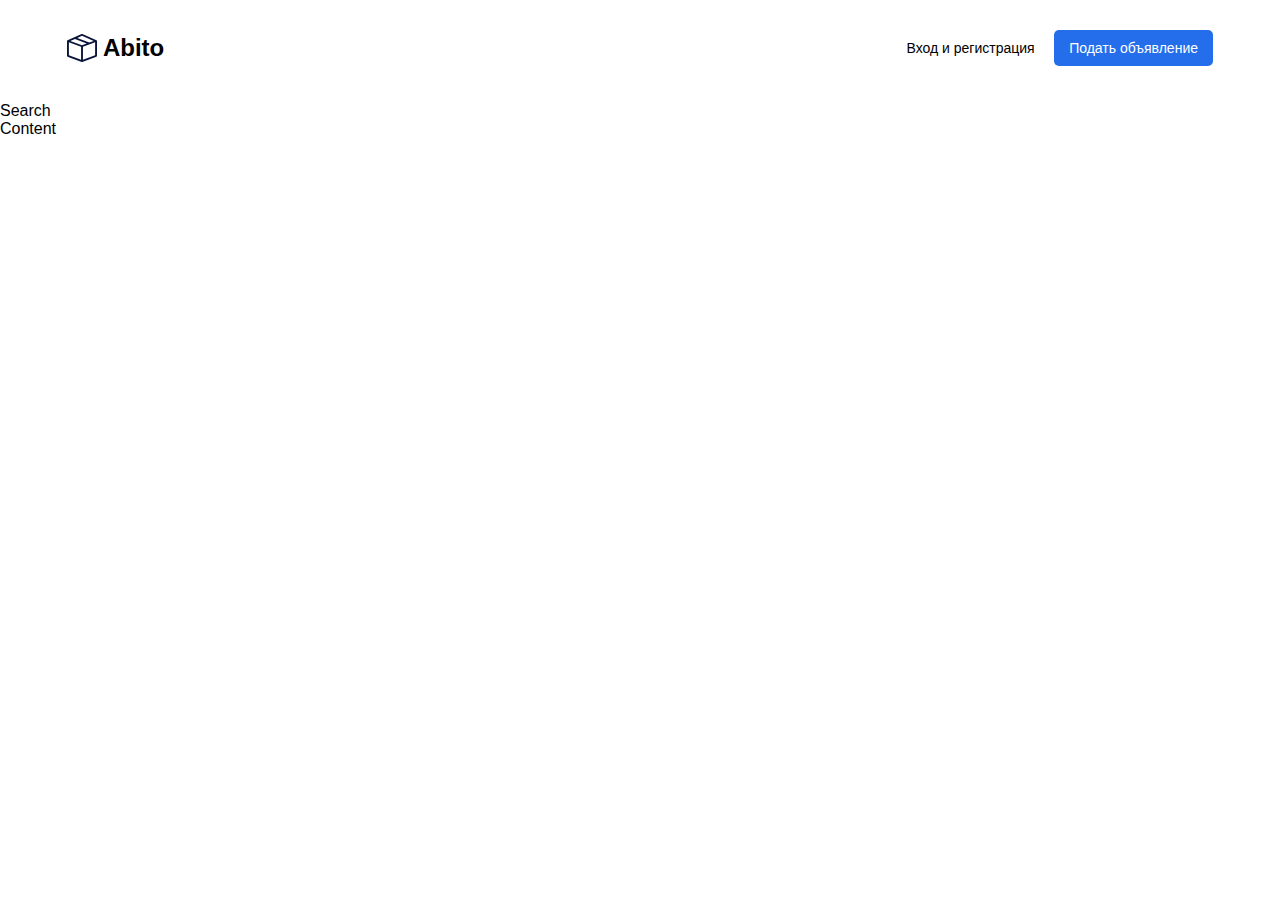
==== index.html @ 5b4c0dd6 "Lesson 1" ====
<!DOCTYPE html>
<html lang="en">
<head>
    <meta charset="UTF-8">
    <meta name="viewport" content="width=device-width, initial-scale=1.0">
    <link rel="stylesheet" href="./style.css">
    <title>Abito</title>
</head>
<body>
    <header class="header">
        <div class="container">
            <div class="header-box">
                <div class="header-logo">
                    <img src="./image/logo.svg" alt="Logo">
                    <span>Abito</span>
                </div>
                <div class="header-controls">
                    <button class="btn btn-outline">Вход и регистрация</button>
                    <button class="btn btn-primary">Подать объявление</button>
                </div>

                <div class="header-burger">
                    <img src="./image/burger.svg" alt="menu">
                </div>
            </div>
        </div>
    </header>
    <div>Search</div>
    <main>Content</main>
</body>
</html>
---- style.css ----
* {
    box-sizing: border-box;
}

body {
    margin: 0;
    font-family: sans-serif;
}

.container {
    max-width: 1170px;
    padding: 0 12px;
    margin: 0 auto;
}

.btn {
    line-height: 16px;
    font-size: 14px;
    font-weight: 400;
    padding: 10px 15px;
    border-radius: 5px;
    border: none;
    cursor: pointer;
}

.btn-outline {
    background-color: transparent;
}

.btn-primary {
    background-color: rgb(37, 110, 235);
    color: #fff;
}

.header {
    padding-top: 30px;
    padding-bottom: 36px;
}

.header-box {
    display:flex;
    justify-content: space-between;
    align-items: center;
}

.header-logo {
    display: flex;
    justify-content: flex-start;
    align-items: center;
}

.header-logo span {
    line-height: 28px;
    font-size: 24px;
    font-weight: 700;
    margin-left: 6px;
}

.header-burger {
    width: 30px;
    height: 19px;
    display: none;
}

@media (max-width: 1200px) {
    .container {
        max-width: 930px;
    }
}

@media (max-width: 991px) {
    .container {
        max-width: 730px;
    }
}

@media (max-width: 786px) {
    .container {
        max-width: 100%;
    }

    .header-controls {
        display: none;
    }

    .header-burger {
        display: block;
    }
}
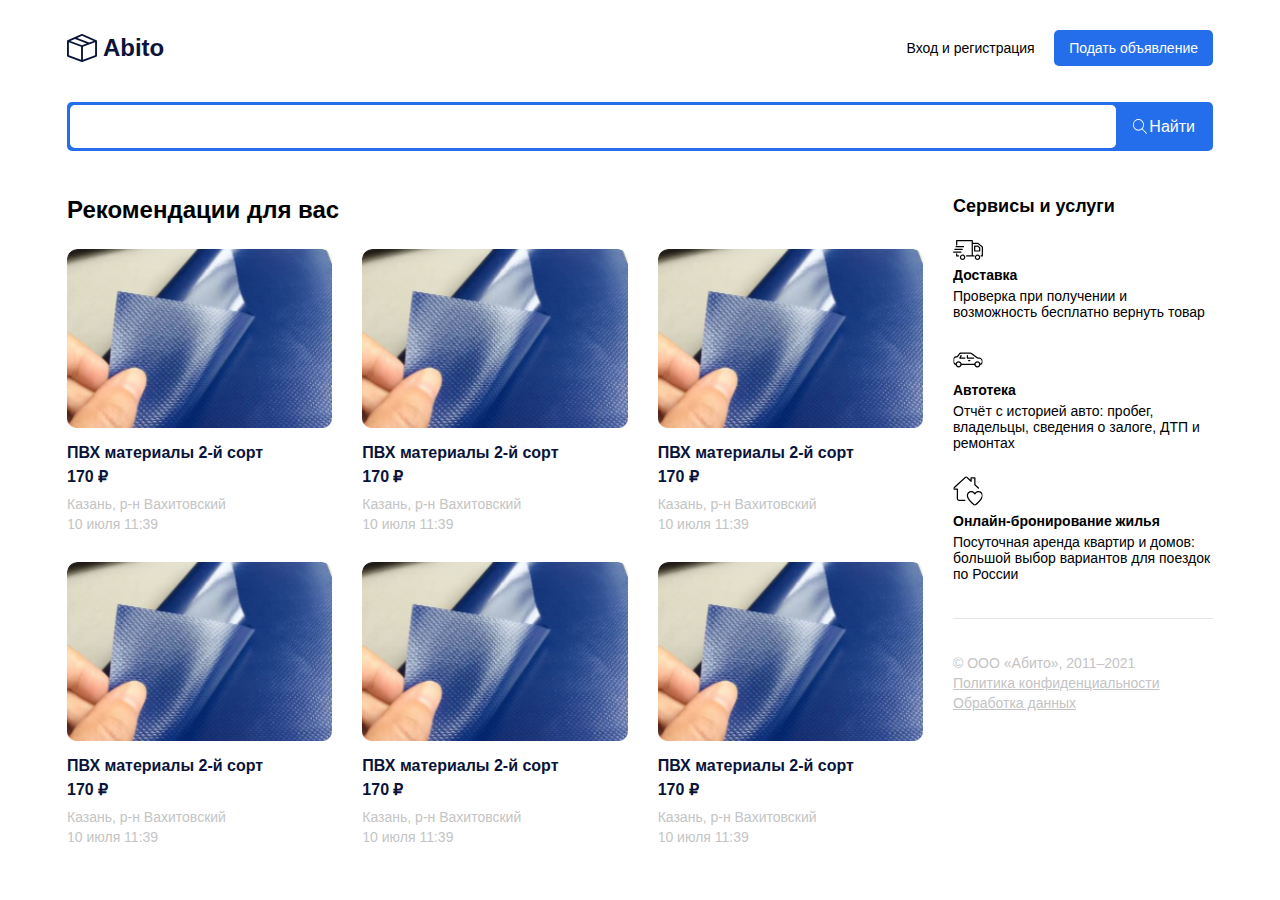
==== commit 81b2ed03: "Lesson 2" ====
--- a/index.html
+++ b/index.html
@@ -10,10 +10,10 @@
     <header class="header">
         <div class="container">
             <div class="header-box">
-                <div class="header-logo">
+                <a href="/" class="header-logo">
                     <img src="./image/logo.svg" alt="Logo">
                     <span>Abito</span>
-                </div>
+                </a>
                 <div class="header-controls">
                     <button class="btn btn-outline">Вход и регистрация</button>
                     <button class="btn btn-primary">Подать объявление</button>
@@ -25,7 +25,147 @@
             </div>
         </div>
     </header>
-    <div>Search</div>
-    <main>Content</main>
+    <main>
+        <section class="search">
+            <div class="container">
+                <div class="search-box">
+                    <input type="text">
+                    <button class="btn btn-primary search-btn">
+                        <img class="search-btn__text" src="./image/search.svg" alt="search">
+                        <span class="search-btn__text">Найти</span>
+                    </button>
+                </div>
+            </div>
+        </section>
+        <section class="content">
+            <div class="container">
+                <div class="content-box">
+                    <div class="content-main">
+                        <h2 class="content-main__title">Рекомендации для вас</h2>
+                        <div class="content-main__list">
+                            <a href="/product.html" class="content-main__list-item">
+                                <div class="content-main__list-item--img">
+                                    <img src="./image/card-image.png" alt="card-image">
+                                </div>
+                                <h5 class="content-main__list-item--title">
+                                    ПВХ материалы 2-й сорт
+                                </h5>
+                                <strong class="content-main__list-item--price">170 ₽</strong>
+                                <div class="content-main__list-item--desc-box">
+                                    <span class="content-main__list-item--desc">Казань, р-н Вахитовский</span>
+                                    <span class="content-main__list-item--desc">10 июля 11:39</span>
+                                </div>
+                            </a>
+                            <a href="/product.html" class="content-main__list-item">
+                                <div class="content-main__list-item--img">
+                                    <img src="./image/card-image.png" alt="card-image">
+                                </div>
+                                <h5 class="content-main__list-item--title">
+                                    ПВХ материалы 2-й сорт
+                                </h5>
+                                <strong class="content-main__list-item--price">170 ₽</strong>
+                                <div class="content-main__list-item--desc-box">
+                                    <span class="content-main__list-item--desc">Казань, р-н Вахитовский</span>
+                                    <span class="content-main__list-item--desc">10 июля 11:39</span>
+                                </div>
+                            </a>
+                            <a href="/product.html" class="content-main__list-item">
+                                <div class="content-main__list-item--img">
+                                    <img src="./image/card-image.png" alt="card-image">
+                                </div>
+                                <h5 class="content-main__list-item--title">
+                                    ПВХ материалы 2-й сорт
+                                </h5>
+                                <strong class="content-main__list-item--price">170 ₽</strong>
+                                <div class="content-main__list-item--desc-box">
+                                    <span class="content-main__list-item--desc">Казань, р-н Вахитовский</span>
+                                    <span class="content-main__list-item--desc">10 июля 11:39</span>
+                                </div>
+                            </a>
+                            <a href="/product.html" class="content-main__list-item">
+                                <div class="content-main__list-item--img">
+                                    <img src="./image/card-image.png" alt="card-image">
+                                </div>
+                                <h5 class="content-main__list-item--title">
+                                    ПВХ материалы 2-й сорт
+                                </h5>
+                                <strong class="content-main__list-item--price">170 ₽</strong>
+                                <div class="content-main__list-item--desc-box">
+                                    <span class="content-main__list-item--desc">Казань, р-н Вахитовский</span>
+                                    <span class="content-main__list-item--desc">10 июля 11:39</span>
+                                </div>
+                            </a>
+                            <a href="/product.html" class="content-main__list-item">
+                                <div class="content-main__list-item--img">
+                                    <img src="./image/card-image.png" alt="card-image">
+                                </div>
+                                <h5 class="content-main__list-item--title">
+                                    ПВХ материалы 2-й сорт
+                                </h5>
+                                <strong class="content-main__list-item--price">170 ₽</strong>
+                                <div class="content-main__list-item--desc-box">
+                                    <span class="content-main__list-item--desc">Казань, р-н Вахитовский</span>
+                                    <span class="content-main__list-item--desc">10 июля 11:39</span>
+                                </div>
+                            </a>
+                            <a href="/product.html" class="content-main__list-item">
+                                <div class="content-main__list-item--img">
+                                    <img src="./image/card-image.png" alt="card-image">
+                                </div>
+                                <h5 class="content-main__list-item--title">
+                                    ПВХ материалы 2-й сорт
+                                </h5>
+                                <strong class="content-main__list-item--price">170 ₽</strong>
+                                <div class="content-main__list-item--desc-box">
+                                    <span class="content-main__list-item--desc">Казань, р-н Вахитовский</span>
+                                    <span class="content-main__list-item--desc">10 июля 11:39</span>
+                                </div>
+                            </a>
+                        </div>
+                    </div>
+                    <div class="content-side">
+                        <h3 class="content-side__title">Сервисы и услуги</h3>
+                        <div class="content-side__box">
+                            <div class="content-side__list">
+                                <div class="content-side__list-item">
+                                    <img src="./image/side-info-1.svg" alt="side-info-1" class="content-side__list-item--img">
+                                    <h5 class="content-side__list-item--title">Доставка</h5>
+                                    <p class="content-side__list-item--text">
+                                        Проверка при получении и возможность бесплатно вернуть товар
+                                    </p>
+                                </div>
+                                <div class="content-side__list-item">
+                                    <img src="./image/side-info-2.svg" alt="side-info-2" class="content-side__list-item--img">
+                                    <h5 class="content-side__list-item--title">Автотека</h5>
+                                    <p class="content-side__list-item--text">
+                                        Отчёт с историей авто: пробег, владельцы, сведения о залоге, ДТП и ремонтах
+                                    </p>
+                                </div>
+                                <div class="content-side__list-item">
+                                    <img src="./image/side-info-3.svg" alt="side-info-3" class="content-side__list-item--img">
+                                    <h5 class="content-side__list-item--title">Онлайн-бронирование жилья</h5>
+                                    <p class="content-side__list-item--text">
+                                        Посуточная аренда квартир и домов: большой выбор вариантов для поездок по России
+                                    </p>
+                                </div>
+                            </div>
+
+                            <div class="content-side__footer">
+                                <p class="content-side__footer--item">
+                                    © ООО «Абито», 2011–2021
+                                </p>
+                                <a href="#" class="content-side__footer--item">
+                                    Политика конфиденциальности
+                                </a>
+                                <a href="#" class="content-side__footer--item">
+                                    Обработка данных
+                                </a>
+                            </div>
+                        </div>
+                    </div>
+                </div>
+            </div>
+        </section>
+    </main>
 </body>
 </html>--- a/style.css
+++ b/style.css
@@ -32,6 +32,11 @@
     color: #fff;
 }
 
+.btn-large {
+    padding: 20px 15px;
+    width: 70%;
+}
+
 .header {
     padding-top: 30px;
     padding-bottom: 36px;
@@ -47,6 +52,7 @@
     display: flex;
     justify-content: flex-start;
     align-items: center;
+    text-decoration: none;
 }
 
 .header-logo span {
@@ -54,6 +60,7 @@
     font-size: 24px;
     font-weight: 700;
     margin-left: 6px;
+    color: rgb(10, 20, 58);
 }
 
 .header-burger {
@@ -62,16 +69,251 @@
     display: none;
 }
 
+.search {
+    margin-bottom: 45px;
+}
+
+.search-box {
+    display: flex;
+    justify-content: flex-start;
+    width: 100%;
+    border-radius: 5px;
+    background-color: rgb(37, 110, 235);
+    padding: 3px;
+}
+
+.search-box input {
+    flex-grow: 1;
+    padding: 14px 22px;
+    border-radius: 5px;
+    outline: none;
+    border: none;
+    min-width: 0;
+}
+
+.search-btn {
+    display: flex;
+    align-items: center;
+}
+
+.search-btn .search-btn__icon {
+    width: 15px;
+    height: 15px;
+}
+
+.search-btn .search-btn__text {
+    margin-left: 2px;
+    font-size: 16px;
+    line-height: 19px;
+}
+
+.content {
+    padding-bottom: 50px;
+}
+
+.content-box {
+    display: flex;
+    justify-content: space-between;
+    align-items: flex-start;
+    gap: 30px;
+}
+
+.content-main {
+    flex-grow: 1;
+}
+
+.content-side {
+    width: 260px;
+    min-width: 260px;
+}
+
+.content-main__title {
+    font-size: 24px;
+    line-height: 28px;
+    margin-top: 0;
+    margin-bottom: 25px;
+}
+
+.content-main__list {
+    display: flex;
+    justify-content: space-between;
+    flex-wrap: wrap;
+    row-gap: 30px;
+}
+
+.content-main__list-item {
+    width: calc((100% - 60px)/3);
+    display: flex;
+    flex-direction: column;
+    align-items: flex-start;
+    border-radius: 10px;
+    overflow: hidden;
+    text-decoration: none;
+}
+
+.content-main__list-item--img {
+    width: 100%;
+    display: flex;
+}
+
+.content-main__list-item--img img {
+    width: 100%;
+}
+
+.content-main__list-item--title {
+    margin-top: 15px;
+    margin-bottom: 5px;
+    font-size: 16px;
+    line-height: 19px;
+    color: rgb(10, 20, 58);
+}
+
+.content-main__list-item:hover .content-main__list-item--title {
+    color: rgb(37, 110, 235);
+}
+
+.content-main__list-item--price {
+    font-size: 16px;
+    line-height: 19px;
+    margin-bottom: 10px;
+    color: rgb(10, 20, 58);
+}
+
+.content-main__list-item--desc-box {
+    display: flex;
+    flex-direction: column;
+    row-gap: 4px;
+}
+
+.content-main__list-item--desc {
+    font-size: 14px;
+    line-height: 16px;
+    color: rgb(196, 196, 196);
+}
+
+.content-side__title {
+    font-size: 18px;
+    line-height: 21px;
+    margin-top: 0;
+    margin-bottom: 23px;
+}
+
+.content-side__list {
+    display: flex;
+    flex-direction: column;
+    justify-content: space-between;
+    height: 100%;
+    gap: 25px;
+    border-bottom: 1px solid rgb(229, 229, 229);
+    padding-bottom: 36px;
+    margin-bottom: 36px;
+}
+
+.content-side__list-item {
+    display: flex;
+    flex-direction: column;
+    align-items: flex-start;
+}
+
+.content-side__list-item--title {
+    margin-top: 7px;
+    margin-bottom: 5px;
+    font-size: 14px;
+    line-height: 16px;
+}
+
+.content-side__list-item--text {
+    font-size: 14px;
+    line-height: 16px;
+    margin: 0;
+}
+
+.content-side__footer {
+    display: flex;
+    flex-direction: column;
+    gap: 4px;
+    color: rgb(196, 196, 196);
+}
+
+.content-side__footer--item {
+    color: inherit;
+    margin: 0;
+    font-size: 14px;
+    line-height: 16px;
+}
+
+.content-product {
+    display: flex;
+    flex-grow: 1;
+    gap: 30px;
+}
+
+.content-product__left {
+    flex-basis: 50%;
+}
+
+.content-product__right {
+    flex-basis: 50%;
+}
+
+.content-product__title, .content-product__price {
+    font-size: 24px;
+    line-height: 28px;
+    margin-top: 0;
+    margin-bottom: 25px;
+}
+
+.content-product__img {
+    width: 100%;
+}
+
+.content-product__text {
+    font-size: 14px;
+    line-height: 20px;
+}
+
 @media (max-width: 1200px) {
     .container {
         max-width: 930px;
     }
+
+    .content-main__list-item {
+        width: calc((100% - 30px)/2);
+    }
 }
 
 @media (max-width: 991px) {
     .container {
         max-width: 730px;
     }
+
+    .content-box {
+        flex-direction: column;
+    }
+
+    .content-main {
+        width: 100%;
+    }
+
+    .content-side {
+        width: 100%;
+        min-width: 0;
+    }
+
+    .content-product {
+        flex-direction: column;
+        width: 100%;
+    }
+
+    .content-product__left {
+        flex-basis: 100%;
+        width: 100%;
+    }
+
+    .content-product__right {
+        flex-basis: 100%;
+        width: 100%;
+    }
 }
 
 @media (max-width: 786px) {
@@ -86,4 +328,18 @@
     .header-burger {
         display: block;
     }
+
+    .search-btn .search-btn__text {
+        display: none;
+    }
+}
+
+@media (max-width: 568px) {
+    .content-main__list-item {
+        width: 100%;
+    }
+
+    .btn-large {
+        width: 100%;
+    }
 }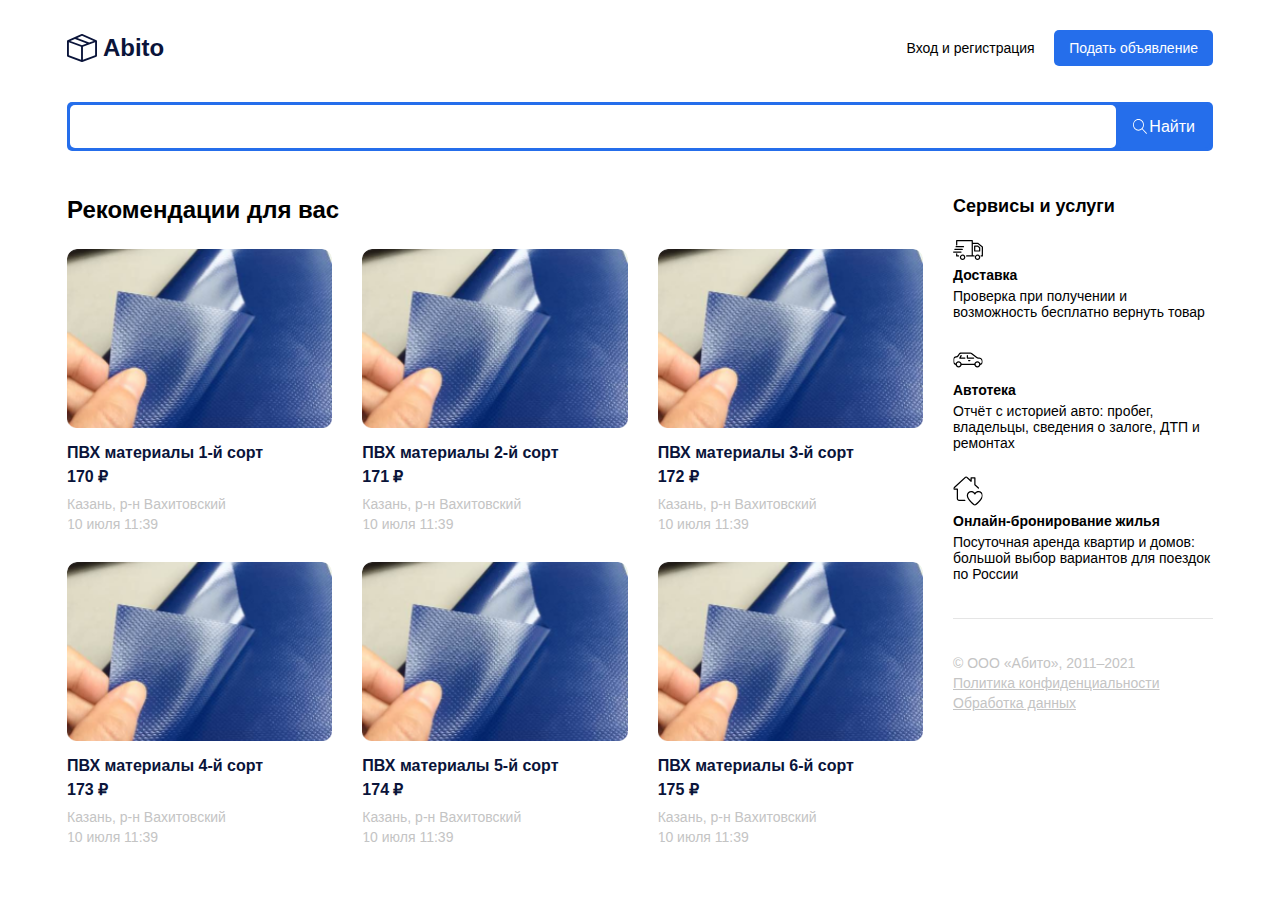
==== commit 40fbd716: "Lesson 3" ====
--- a/index.html
+++ b/index.html
@@ -4,6 +4,7 @@
     <meta charset="UTF-8">
     <meta name="viewport" content="width=device-width, initial-scale=1.0">
     <link rel="stylesheet" href="./style.css">
+    <script src="./script.js" defer></script>
     <title>Abito</title>
 </head>
 <body>
@@ -43,84 +44,84 @@
                     <div class="content-main">
                         <h2 class="content-main__title">Рекомендации для вас</h2>
                         <div class="content-main__list">
-                            <a href="/product.html" class="content-main__list-item">
-                                <div class="content-main__list-item--img">
-                                    <img src="./image/card-image.png" alt="card-image">
-                                </div>
-                                <h5 class="content-main__list-item--title">
-                                    ПВХ материалы 2-й сорт
-                                </h5>
-                                <strong class="content-main__list-item--price">170 ₽</strong>
-                                <div class="content-main__list-item--desc-box">
-                                    <span class="content-main__list-item--desc">Казань, р-н Вахитовский</span>
-                                    <span class="content-main__list-item--desc">10 июля 11:39</span>
-                                </div>
-                            </a>
-                            <a href="/product.html" class="content-main__list-item">
-                                <div class="content-main__list-item--img">
-                                    <img src="./image/card-image.png" alt="card-image">
-                                </div>
-                                <h5 class="content-main__list-item--title">
-                                    ПВХ материалы 2-й сорт
-                                </h5>
-                                <strong class="content-main__list-item--price">170 ₽</strong>
-                                <div class="content-main__list-item--desc-box">
-                                    <span class="content-main__list-item--desc">Казань, р-н Вахитовский</span>
-                                    <span class="content-main__list-item--desc">10 июля 11:39</span>
-                                </div>
-                            </a>
-                            <a href="/product.html" class="content-main__list-item">
-                                <div class="content-main__list-item--img">
-                                    <img src="./image/card-image.png" alt="card-image">
-                                </div>
-                                <h5 class="content-main__list-item--title">
-                                    ПВХ материалы 2-й сорт
-                                </h5>
-                                <strong class="content-main__list-item--price">170 ₽</strong>
-                                <div class="content-main__list-item--desc-box">
-                                    <span class="content-main__list-item--desc">Казань, р-н Вахитовский</span>
-                                    <span class="content-main__list-item--desc">10 июля 11:39</span>
-                                </div>
-                            </a>
-                            <a href="/product.html" class="content-main__list-item">
-                                <div class="content-main__list-item--img">
-                                    <img src="./image/card-image.png" alt="card-image">
-                                </div>
-                                <h5 class="content-main__list-item--title">
-                                    ПВХ материалы 2-й сорт
-                                </h5>
-                                <strong class="content-main__list-item--price">170 ₽</strong>
-                                <div class="content-main__list-item--desc-box">
-                                    <span class="content-main__list-item--desc">Казань, р-н Вахитовский</span>
-                                    <span class="content-main__list-item--desc">10 июля 11:39</span>
-                                </div>
-                            </a>
-                            <a href="/product.html" class="content-main__list-item">
-                                <div class="content-main__list-item--img">
-                                    <img src="./image/card-image.png" alt="card-image">
-                                </div>
-                                <h5 class="content-main__list-item--title">
-                                    ПВХ материалы 2-й сорт
-                                </h5>
-                                <strong class="content-main__list-item--price">170 ₽</strong>
-                                <div class="content-main__list-item--desc-box">
-                                    <span class="content-main__list-item--desc">Казань, р-н Вахитовский</span>
-                                    <span class="content-main__list-item--desc">10 июля 11:39</span>
-                                </div>
-                            </a>
-                            <a href="/product.html" class="content-main__list-item">
-                                <div class="content-main__list-item--img">
-                                    <img src="./image/card-image.png" alt="card-image">
-                                </div>
-                                <h5 class="content-main__list-item--title">
-                                    ПВХ материалы 2-й сорт
-                                </h5>
-                                <strong class="content-main__list-item--price">170 ₽</strong>
-                                <div class="content-main__list-item--desc-box">
-                                    <span class="content-main__list-item--desc">Казань, р-н Вахитовский</span>
-                                    <span class="content-main__list-item--desc">10 июля 11:39</span>
-                                </div>
-                            </a>
+<!--                            <a href="/product.html" class="content-main__list-item">-->
+<!--                                <div class="content-main__list-item&#45;&#45;img">-->
+<!--                                    <img src="./image/card-image.png" alt="card-image">-->
+<!--                                </div>-->
+<!--                                <h5 class="content-main__list-item&#45;&#45;title">-->
+<!--                                    ПВХ материалы 2-й сорт-->
+<!--                                </h5>-->
+<!--                                <strong class="content-main__list-item&#45;&#45;price">170 ₽</strong>-->
+<!--                                <div class="content-main__list-item&#45;&#45;desc-box">-->
+<!--                                    <span class="content-main__list-item&#45;&#45;desc">Казань, р-н Вахитовский</span>-->
+<!--                                    <span class="content-main__list-item&#45;&#45;desc">10 июля 11:39</span>-->
+<!--                                </div>-->
+<!--                            </a>-->
+<!--                            <a href="/product.html" class="content-main__list-item">-->
+<!--                                <div class="content-main__list-item&#45;&#45;img">-->
+<!--                                    <img src="./image/card-image.png" alt="card-image">-->
+<!--                                </div>-->
+<!--                                <h5 class="content-main__list-item&#45;&#45;title">-->
+<!--                                    ПВХ материалы 2-й сорт-->
+<!--                                </h5>-->
+<!--                                <strong class="content-main__list-item&#45;&#45;price">170 ₽</strong>-->
+<!--                                <div class="content-main__list-item&#45;&#45;desc-box">-->
+<!--                                    <span class="content-main__list-item&#45;&#45;desc">Казань, р-н Вахитовский</span>-->
+<!--                                    <span class="content-main__list-item&#45;&#45;desc">10 июля 11:39</span>-->
+<!--                                </div>-->
+<!--                            </a>-->
+<!--                            <a href="/product.html" class="content-main__list-item">-->
+<!--                                <div class="content-main__list-item&#45;&#45;img">-->
+<!--                                    <img src="./image/card-image.png" alt="card-image">-->
+<!--                                </div>-->
+<!--                                <h5 class="content-main__list-item&#45;&#45;title">-->
+<!--                                    ПВХ материалы 2-й сорт-->
+<!--                                </h5>-->
+<!--                                <strong class="content-main__list-item&#45;&#45;price">170 ₽</strong>-->
+<!--                                <div class="content-main__list-item&#45;&#45;desc-box">-->
+<!--                                    <span class="content-main__list-item&#45;&#45;desc">Казань, р-н Вахитовский</span>-->
+<!--                                    <span class="content-main__list-item&#45;&#45;desc">10 июля 11:39</span>-->
+<!--                                </div>-->
+<!--                            </a>-->
+<!--                            <a href="/product.html" class="content-main__list-item">-->
+<!--                                <div class="content-main__list-item&#45;&#45;img">-->
+<!--                                    <img src="./image/card-image.png" alt="card-image">-->
+<!--                                </div>-->
+<!--                                <h5 class="content-main__list-item&#45;&#45;title">-->
+<!--                                    ПВХ материалы 2-й сорт-->
+<!--                                </h5>-->
+<!--                                <strong class="content-main__list-item&#45;&#45;price">170 ₽</strong>-->
+<!--                                <div class="content-main__list-item&#45;&#45;desc-box">-->
+<!--                                    <span class="content-main__list-item&#45;&#45;desc">Казань, р-н Вахитовский</span>-->
+<!--                                    <span class="content-main__list-item&#45;&#45;desc">10 июля 11:39</span>-->
+<!--                                </div>-->
+<!--                            </a>-->
+<!--                            <a href="/product.html" class="content-main__list-item">-->
+<!--                                <div class="content-main__list-item&#45;&#45;img">-->
+<!--                                    <img src="./image/card-image.png" alt="card-image">-->
+<!--                                </div>-->
+<!--                                <h5 class="content-main__list-item&#45;&#45;title">-->
+<!--                                    ПВХ материалы 2-й сорт-->
+<!--                                </h5>-->
+<!--                                <strong class="content-main__list-item&#45;&#45;price">170 ₽</strong>-->
+<!--                                <div class="content-main__list-item&#45;&#45;desc-box">-->
+<!--                                    <span class="content-main__list-item&#45;&#45;desc">Казань, р-н Вахитовский</span>-->
+<!--                                    <span class="content-main__list-item&#45;&#45;desc">10 июля 11:39</span>-->
+<!--                                </div>-->
+<!--                            </a>-->
+<!--                            <a href="/product.html" class="content-main__list-item">-->
+<!--                                <div class="content-main__list-item&#45;&#45;img">-->
+<!--                                    <img src="./image/card-image.png" alt="card-image">-->
+<!--                                </div>-->
+<!--                                <h5 class="content-main__list-item&#45;&#45;title">-->
+<!--                                    ПВХ материалы 2-й сорт-->
+<!--                                </h5>-->
+<!--                                <strong class="content-main__list-item&#45;&#45;price">170 ₽</strong>-->
+<!--                                <div class="content-main__list-item&#45;&#45;desc-box">-->
+<!--                                    <span class="content-main__list-item&#45;&#45;desc">Казань, р-н Вахитовский</span>-->
+<!--                                    <span class="content-main__list-item&#45;&#45;desc">10 июля 11:39</span>-->
+<!--                                </div>-->
+<!--                            </a>-->
                         </div>
                     </div>
                     <div class="content-side">
